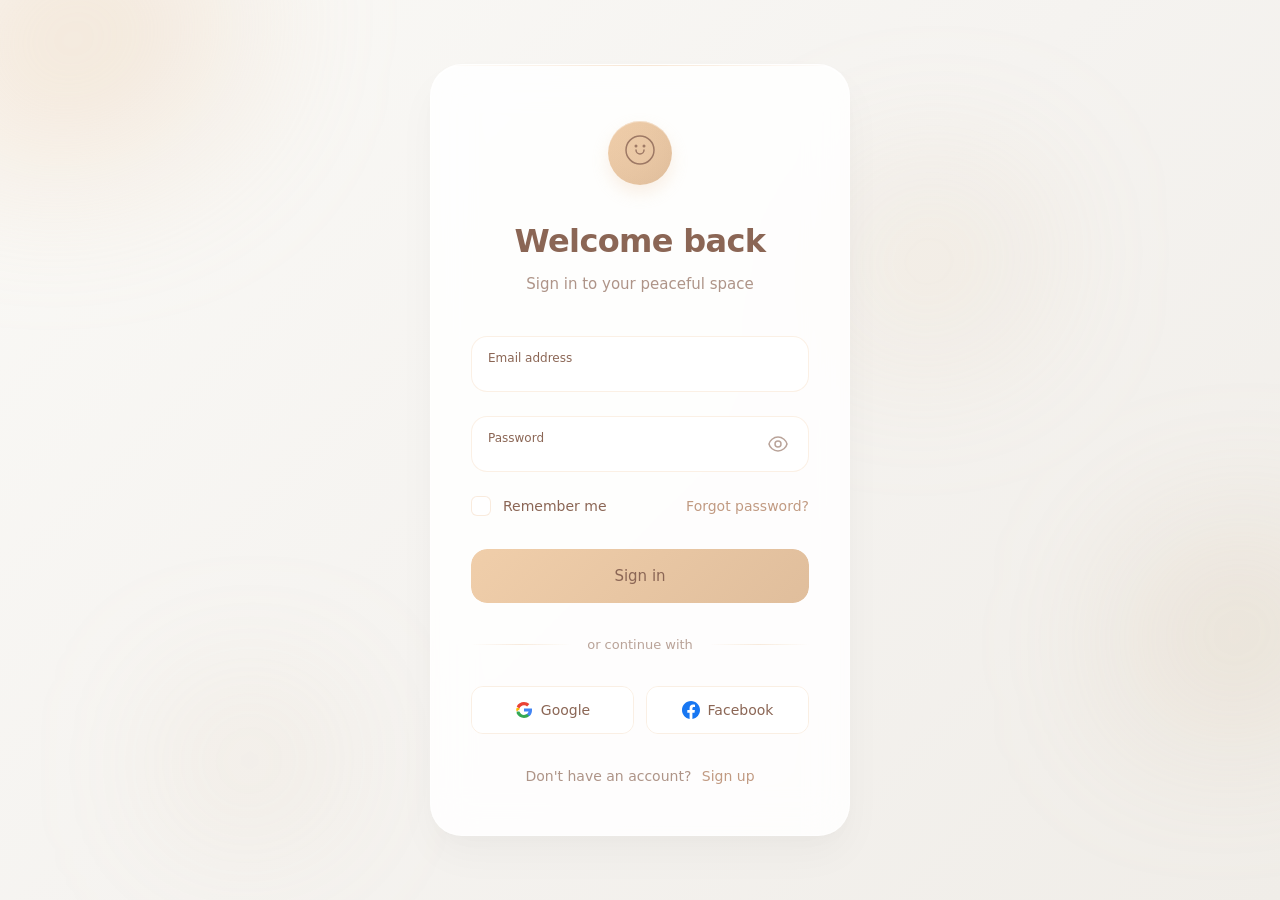
==== login/index.html @ 7a5b1d3c "Update index.html" ====
<!DOCTYPE html>
<html lang="en">
<head>
    <meta charset="UTF-8">
    <meta name="viewport" content="width=device-width, initial-scale=1.0">
    <title>Soft Minimalism Login</title>
    <meta name="description" content="Warm minimalism login form with organic curves and gentle press feedback.">
    <meta name="author" content="Aigars Silkalns / Colorlib">
    <link rel="canonical" href="https://puikinsh.github.io/login-forms/forms/soft-minimalism/">
    <link rel="icon" type="image/svg+xml" href="data:image/svg+xml,<svg xmlns='http://www.w3.org/2000/svg' viewBox='0 0 100 100'><circle cx='50' cy='50' r='48' fill='%236366f1'/><text x='50' y='68' font-size='60' text-anchor='middle' fill='white' font-family='system-ui,sans-serif'>L</text></svg>">
    <meta property="og:type" content="website">
    <meta property="og:title" content="Soft Minimalism Login Form">
    <meta property="og:description" content="Warm minimalism login form with organic curves and gentle press feedback.">
    <meta property="og:url" content="https://puikinsh.github.io/login-forms/forms/soft-minimalism/">
    <meta property="og:image" content="https://puikinsh.github.io/login-forms/assets/screenshots/soft-minimalism.png">
    <meta name="twitter:card" content="summary_large_image">
    <meta name="twitter:title" content="Soft Minimalism Login Form">
    <meta name="twitter:description" content="Warm minimalism login form with organic curves and gentle press feedback.">
    <meta name="twitter:image" content="https://puikinsh.github.io/login-forms/assets/screenshots/soft-minimalism.png">
    <link rel="stylesheet" href="style.css">
</head>
<body>
    <div class="soft-background">
        <div class="floating-shapes">
            <div class="soft-blob blob-1"></div>
            <div class="soft-blob blob-2"></div>
            <div class="soft-blob blob-3"></div>
            <div class="soft-blob blob-4"></div>
        </div>
    </div>

    <div class="login-container">
        <div class="soft-card">
            <div class="comfort-header">
                <div class="gentle-logo">
                    <div class="logo-circle">
                        <div class="comfort-icon">
                            <svg width="32" height="32" viewBox="0 0 32 32" fill="none">
                                <path d="M16 2C8.3 2 2 8.3 2 16s6.3 14 14 14 14-6.3 14-14S23.7 2 16 2z" fill="none" stroke="currentColor" stroke-width="1.5"/>
                                <path d="M12 16a4 4 0 108 0" stroke="currentColor" stroke-width="1.5" stroke-linecap="round"/>
                                <circle cx="12" cy="12" r="1.5" fill="currentColor"/>
                                <circle cx="20" cy="12" r="1.5" fill="currentColor"/>
                            </svg>
                        </div>
                        <div class="gentle-glow"></div>
                    </div>
                </div>
                <h1 class="comfort-title">Welcome back</h1>
                <p class="gentle-subtitle">Sign in to your peaceful space</p>
            </div>
            
            <form class="comfort-form" id="loginForm" novalidate>
                <div class="soft-field">
                    <div class="field-container">
                        <input type="email" id="email" name="email" required autocomplete="email">
                        <label for="email">Email address</label>
                        <div class="field-accent"></div>
                    </div>
                    <span class="gentle-error" id="emailError"></span>
                </div>

                <div class="soft-field">
                    <div class="field-container">
                        <input type="password" id="password" name="password" required autocomplete="current-password">
                        <label for="password">Password</label>
                        <button type="button" class="gentle-toggle" id="passwordToggle" aria-label="Toggle password visibility">
                            <div class="toggle-icon">
                                <svg class="eye-open" width="20" height="20" viewBox="0 0 20 20" fill="none">
                                    <path d="M10 3c-4.5 0-8.3 3.8-9 7 .7 3.2 4.5 7 9 7s8.3-3.8 9-7c-.7-3.2-4.5-7-9-7z" stroke="currentColor" stroke-width="1.5" fill="none"/>
                                    <circle cx="10" cy="10" r="3" stroke="currentColor" stroke-width="1.5" fill="none"/>
                                </svg>
                                <svg class="eye-closed" width="20" height="20" viewBox="0 0 20 20" fill="none">
                                    <path d="M3 3l14 14M8.5 8.5a3 3 0 004 4m2.5-2.5C15 10 12.5 7 10 7c-.5 0-1 .1-1.5.3M10 13c-2.5 0-4.5-2-5-3 .3-.6.7-1.2 1.2-1.7" stroke="currentColor" stroke-width="1.5" stroke-linecap="round" stroke-linejoin="round"/>
                                </svg>
                            </div>
                        </button>
                        <div class="field-accent"></div>
                    </div>
                    <span class="gentle-error" id="passwordError"></span>
                </div>

                <div class="comfort-options">
                    <label class="gentle-checkbox">
                        <input type="checkbox" id="remember" name="remember">
                        <span class="checkbox-soft">
                            <div class="check-circle"></div>
                            <svg class="check-mark" width="12" height="10" viewBox="0 0 12 10" fill="none">
                                <path d="M1 5l3 3 7-7" stroke="currentColor" stroke-width="2" stroke-linecap="round" stroke-linejoin="round"/>
                            </svg>
                        </span>
                        <span class="checkbox-text">Remember me</span>
                    </label>
                    <a href="#" class="comfort-link">Forgot password?</a>
                </div>

                <button type="submit" class="comfort-button">
                    <div class="button-background"></div>
                    <span class="button-text">Sign in</span>
                    <div class="button-loader">
                        <div class="gentle-spinner">
                            <div class="spinner-circle"></div>
                        </div>
                    </div>
                    <div class="button-glow"></div>
                </button>
            </form>

            <div class="gentle-divider">
                <div class="divider-line"></div>
                <span class="divider-text">or continue with</span>
                <div class="divider-line"></div>
            </div>

            <div class="comfort-social">
                <button type="button" class="social-soft">
                    <div class="social-background"></div>
                    <svg width="18" height="18" viewBox="0 0 18 18" fill="none">
                        <path d="M9 7.4v3.2h4.6c-.2 1-.8 1.8-1.6 2.4v2h2.6c1.5-1.4 2.4-3.4 2.4-5.8 0-.6 0-1.1-.1-1.6H9z" fill="#4285F4"/>
                        <path d="M9 17c2.2 0 4-0.7 5.4-1.9l-2.6-2c-.7.5-1.6.8-2.8.8-2.1 0-3.9-1.4-4.6-3.4H1.7v2.1C3.1 15.2 5.8 17 9 17z" fill="#34A853"/>
                        <path d="M4.4 10.5c-.2-.5-.2-1.1 0-1.6V6.8H1.7c-.6 1.2-.6 2.6 0 3.8l2.7-2.1z" fill="#FBBC04"/>
                        <path d="M9 4.2c1.2 0 2.3.4 3.1 1.2l2.3-2.3C12.9 1.8 11.1 1 9 1 5.8 1 3.1 2.8 1.7 5.4l2.7 2.1C5.1 5.6 6.9 4.2 9 4.2z" fill="#EA4335"/>
                    </svg>
                    <span>Google</span>
                    <div class="social-glow"></div>
                </button>
                
                <button type="button" class="social-soft">
                    <div class="social-background"></div>
                    <svg width="18" height="18" viewBox="0 0 18 18" fill="#1877F2">
                        <path d="M18 9C18 4.03 13.97 0 9 0S0 4.03 0 9c0 4.49 3.29 8.21 7.59 9v-6.37H5.31V9h2.28V7.02c0-2.25 1.34-3.49 3.39-3.49.98 0 2.01.18 2.01.18v2.21h-1.13c-1.11 0-1.46.69-1.46 1.4V9h2.49l-.4 2.63H10.4V18C14.71 17.21 18 13.49 18 9z"/>
                    </svg>
                    <span>Facebook</span>
                    <div class="social-glow"></div>
                </button>
            </div>

            <div class="comfort-signup">
                <span class="signup-text">Don't have an account?</span>
                <a href="#" class="comfort-link signup-link">Sign up</a>
            </div>

            <div class="gentle-success" id="successMessage">
                <div class="success-bloom">
                    <div class="bloom-rings">
                        <div class="bloom-ring ring-1"></div>
                        <div class="bloom-ring ring-2"></div>
                        <div class="bloom-ring ring-3"></div>
                    </div>
                    <div class="success-icon">
                        <svg width="28" height="28" viewBox="0 0 28 28" fill="none">
                            <path d="M8 14l5 5 11-11" stroke="currentColor" stroke-width="2.5" stroke-linecap="round" stroke-linejoin="round"/>
                        </svg>
                    </div>
                </div>
                <h3 class="success-title">Welcome!</h3>
                <p class="success-desc">Taking you to your dashboard...</p>
            </div>
        </div>
    </div>

    <script src="../../shared/js/form-utils.js"></script>
    <script src="script.js"></script>
    <script src="login/js/welcome.js"></script>
</body>
</html>
---- login/style.css ----
/* Soft Minimalism Login Form - Complete & Self-Contained */

* {
    margin: 0;
    padding: 0;
    box-sizing: border-box;
}

body {
    font-family: -apple-system, BlinkMacSystemFont, 'Segoe UI', Roboto, 'Inter', system-ui, sans-serif;
    background: linear-gradient(135deg, #faf9f6 0%, #f5f3f0 50%, #f0ede8 100%);
    min-height: 100vh;
    display: flex;
    align-items: center;
    justify-content: center;
    padding: 20px;
    line-height: 1.5;
    position: relative;
    overflow: hidden;
}

/* Soft Background */
.soft-background {
    position: fixed;
    top: 0;
    left: 0;
    width: 100%;
    height: 100%;
    z-index: 0;
    pointer-events: none;
}

.floating-shapes {
    position: absolute;
    width: 100%;
    height: 100%;
}

.soft-blob {
    position: absolute;
    border-radius: 50% 40% 60% 30%;
    background: linear-gradient(45deg, rgba(240, 206, 170, 0.4), rgba(224, 190, 156, 0.3));
    animation: softFloat 12s ease-in-out infinite;
    filter: blur(80px);
}

.blob-1 {
    width: 300px;
    height: 250px;
    top: -10%;
    left: -5%;
    animation-delay: 0s;
}

.blob-2 {
    width: 200px;
    height: 180px;
    top: 60%;
    right: -5%;
    animation-delay: -4s;
    background: linear-gradient(45deg, rgba(210, 180, 140, 0.3), rgba(195, 165, 125, 0.2));
}

.blob-3 {
    width: 180px;
    height: 160px;
    top: 20%;
    right: 20%;
    animation-delay: -8s;
    background: linear-gradient(45deg, rgba(230, 200, 160, 0.25), rgba(215, 185, 145, 0.2));
}

.blob-4 {
    width: 120px;
    height: 100px;
    bottom: 10%;
    left: 15%;
    animation-delay: -6s;
    background: linear-gradient(45deg, rgba(220, 190, 150, 0.3), rgba(205, 175, 135, 0.25));
}

@keyframes softFloat {
    0%, 100% {
        transform: translate(0, 0) rotate(0deg) scale(1);
        border-radius: 50% 40% 60% 30%;
    }
    25% {
        transform: translate(30px, -20px) rotate(90deg) scale(1.1);
        border-radius: 40% 60% 30% 50%;
    }
    50% {
        transform: translate(-20px, -30px) rotate(180deg) scale(0.9);
        border-radius: 60% 30% 50% 40%;
    }
    75% {
        transform: translate(-30px, 20px) rotate(270deg) scale(1.05);
        border-radius: 30% 50% 40% 60%;
    }
}

.login-container {
    width: 100%;
    max-width: 420px;
    position: relative;
    z-index: 1;
}

.soft-card {
    background: rgba(255, 255, 255, 0.85);
    -webkit-backdrop-filter: blur(20px);
    backdrop-filter: blur(20px);
    border-radius: 32px;
    padding: 48px 40px;
    box-shadow: 
        0 20px 40px rgba(0, 0, 0, 0.03),
        0 8px 24px rgba(0, 0, 0, 0.02),
        inset 0 1px 0 rgba(255, 255, 255, 0.8);
    border: 1px solid rgba(255, 255, 255, 0.4);
    position: relative;
    overflow: hidden;
}

.soft-card::before {
    content: '';
    position: absolute;
    top: 0;
    left: 0;
    right: 0;
    height: 1px;
    background: linear-gradient(90deg, transparent, rgba(240, 206, 170, 0.5), transparent);
}

.comfort-header {
    text-align: center;
    margin-bottom: 40px;
}

.gentle-logo {
    position: relative;
    width: 80px;
    height: 80px;
    margin: 0 auto 24px;
    display: flex;
    align-items: center;
    justify-content: center;
}

.logo-circle {
    position: relative;
    width: 64px;
    height: 64px;
    background: linear-gradient(135deg, #f0ceaa, #e0be9c);
    border-radius: 50%;
    display: flex;
    align-items: center;
    justify-content: center;
    box-shadow: 
        0 8px 16px rgba(240, 206, 170, 0.3),
        inset 0 1px 0 rgba(255, 255, 255, 0.4);
    animation: gentleBreathe 4s ease-in-out infinite;
}

@keyframes gentleBreathe {
    0%, 100% {
        transform: scale(1);
        box-shadow: 0 8px 16px rgba(240, 206, 170, 0.3), inset 0 1px 0 rgba(255, 255, 255, 0.4);
    }
    50% {
        transform: scale(1.05);
        box-shadow: 0 12px 20px rgba(240, 206, 170, 0.4), inset 0 1px 0 rgba(255, 255, 255, 0.6);
    }
}

.comfort-icon {
    color: rgba(139, 102, 85, 0.8);
    position: relative;
    z-index: 2;
}

.gentle-glow {
    position: absolute;
    top: 0;
    left: 0;
    width: 100%;
    height: 100%;
    background: radial-gradient(circle, rgba(240, 206, 170, 0.3) 0%, transparent 70%);
    border-radius: 50%;
    animation: glowPulse 3s ease-in-out infinite;
}

@keyframes glowPulse {
    0%, 100% { opacity: 0.6; transform: scale(1); }
    50% { opacity: 0.8; transform: scale(1.1); }
}

.comfort-title {
    color: #8b6655;
    font-size: 2rem;
    font-weight: 600;
    margin-bottom: 8px;
    letter-spacing: -0.02em;
}

.gentle-subtitle {
    color: rgba(139, 102, 85, 0.7);
    font-size: 15px;
    font-weight: 400;
}

/* Soft Form Fields */
.soft-field {
    position: relative;
    margin-bottom: 24px;
}

.field-container {
    position: relative;
    background: rgba(255, 255, 255, 0.7);
    border: 1.5px solid rgba(240, 206, 170, 0.3);
    border-radius: 16px;
    overflow: hidden;
    transition: all 0.3s ease;
}

.field-container:focus-within {
    border-color: #f0ceaa;
    box-shadow: 0 0 0 3px rgba(240, 206, 170, 0.1);
    background: rgba(255, 255, 255, 0.9);
}

.soft-field input {
    width: 100%;
    background: transparent;
    border: none;
    padding: 18px 16px;
    color: #8b6655;
    font-size: 15px;
    font-weight: 400;
    outline: none;
    position: relative;
    z-index: 2;
    font-family: inherit;
}

.soft-field input::placeholder {
    color: transparent;
}

.soft-field label {
    position: absolute;
    left: 16px;
    top: 50%;
    transform: translateY(-50%);
    color: rgba(139, 102, 85, 0.6);
    font-size: 15px;
    font-weight: 400;
    pointer-events: none;
    transition: all 0.3s ease;
    z-index: 3;
}

.soft-field input:focus + label,
.soft-field input:not(:placeholder-shown) + label {
    top: 12px;
    font-size: 12px;
    color: #8b6655;
    transform: translateY(0);
    font-weight: 500;
}

.field-accent {
    position: absolute;
    bottom: 0;
    left: 0;
    width: 0;
    height: 2px;
    background: linear-gradient(90deg, #f0ceaa, #e0be9c);
    transition: width 0.3s ease;
    border-radius: 2px;
}

.field-container:focus-within .field-accent {
    width: 100%;
}

/* Password Toggle */
.soft-field:has(.gentle-toggle) input {
    padding-right: 56px;
}

.gentle-toggle {
    position: absolute;
    right: 12px;
    top: 50%;
    transform: translateY(-50%);
    background: none;
    border: none;
    cursor: pointer;
    z-index: 4;
    padding: 8px;
    border-radius: 12px;
    transition: all 0.2s ease;
}

.toggle-icon {
    width: 20px;
    height: 20px;
    color: rgba(139, 102, 85, 0.6);
    transition: color 0.2s ease;
}

.gentle-toggle:hover {
    background: rgba(240, 206, 170, 0.1);
}

.gentle-toggle:hover .toggle-icon {
    color: #8b6655;
}

.eye-closed {
    display: none;
}

.gentle-toggle.toggle-active .eye-open {
    display: none;
}

.gentle-toggle.toggle-active .eye-closed {
    display: block;
}

/* Comfort Options */
.comfort-options {
    display: flex;
    justify-content: space-between;
    align-items: center;
    margin-bottom: 32px;
    flex-wrap: wrap;
    gap: 16px;
}

.gentle-checkbox {
    display: flex;
    align-items: center;
    cursor: pointer;
    font-size: 14px;
    color: #8b6655;
    font-weight: 400;
}

.gentle-checkbox input[type="checkbox"] {
    display: none;
}

.checkbox-soft {
    width: 20px;
    height: 20px;
    margin-right: 12px;
    position: relative;
    display: flex;
    align-items: center;
    justify-content: center;
}

.check-circle {
    width: 100%;
    height: 100%;
    border: 1.5px solid rgba(240, 206, 170, 0.4);
    border-radius: 6px;
    background: rgba(255, 255, 255, 0.8);
    transition: all 0.3s ease;
    position: absolute;
}

.check-mark {
    color: transparent;
    transition: color 0.3s ease;
    position: relative;
    z-index: 1;
}

.gentle-checkbox input[type="checkbox"]:checked + .checkbox-soft .check-circle {
    background: linear-gradient(135deg, #f0ceaa, #e0be9c);
    border-color: #f0ceaa;
    box-shadow: 0 2px 4px rgba(240, 206, 170, 0.3);
}

.gentle-checkbox input[type="checkbox"]:checked + .checkbox-soft .check-mark {
    color: #8b6655;
}

.comfort-link {
    color: #c19a82;
    text-decoration: none;
    font-size: 14px;
    font-weight: 500;
    transition: all 0.2s ease;
    position: relative;
}

.comfort-link::after {
    content: '';
    position: absolute;
    bottom: -2px;
    left: 0;
    width: 0;
    height: 1px;
    background: #c19a82;
    transition: width 0.3s ease;
}

.comfort-link:hover::after {
    width: 100%;
}

.comfort-link:hover {
    color: #8b6655;
}

/* Comfort Button */
.comfort-button {
    width: 100%;
    background: transparent;
    color: #8b6655;
    border: none;
    border-radius: 16px;
    padding: 0;
    cursor: pointer;
    font-family: inherit;
    font-size: 15px;
    font-weight: 500;
    position: relative;
    margin-bottom: 32px;
    overflow: hidden;
    min-height: 54px;
    display: flex;
    align-items: center;
    justify-content: center;
    transition: all 0.3s ease;
}

.button-background {
    position: absolute;
    top: 0;
    left: 0;
    right: 0;
    bottom: 0;
    background: linear-gradient(135deg, #f0ceaa 0%, #e0be9c 100%);
    transition: all 0.3s ease;
    border-radius: 16px;
}

.comfort-button:hover {
    transform: translateY(-1px);
}

.comfort-button:hover .button-background {
    background: linear-gradient(135deg, #ebc49a 0%, #dbb88c 100%);
    box-shadow: 0 8px 16px rgba(240, 206, 170, 0.4);
}

.comfort-button:active {
    transform: translateY(0);
}

.button-text {
    position: relative;
    z-index: 2;
    transition: opacity 0.3s ease;
}

.button-loader {
    position: absolute;
    z-index: 2;
    opacity: 0;
    transition: opacity 0.3s ease;
}

.gentle-spinner {
    width: 20px;
    height: 20px;
    position: relative;
}

.spinner-circle {
    width: 100%;
    height: 100%;
    border: 2px solid rgba(139, 102, 85, 0.2);
    border-top: 2px solid #8b6655;
    border-radius: 50%;
    animation: gentleSpin 1s linear infinite;
}

@keyframes gentleSpin {
    0% { transform: rotate(0deg); }
    100% { transform: rotate(360deg); }
}

.comfort-button.loading .button-text {
    opacity: 0;
}

.comfort-button.loading .button-loader {
    opacity: 1;
}

.button-glow {
    position: absolute;
    top: -2px;
    left: -2px;
    right: -2px;
    bottom: -2px;
    background: linear-gradient(135deg, #f0ceaa, #e0be9c);
    border-radius: 18px;
    opacity: 0;
    filter: blur(8px);
    transition: opacity 0.3s ease;
    z-index: -1;
}

.comfort-button:hover .button-glow {
    opacity: 0.4;
}

/* Gentle Divider */
.gentle-divider {
    display: flex;
    align-items: center;
    margin: 32px 0;
    gap: 16px;
}

.divider-line {
    flex: 1;
    height: 1px;
    background: linear-gradient(90deg, transparent, rgba(240, 206, 170, 0.4), transparent);
}

.divider-text {
    color: rgba(139, 102, 85, 0.6);
    font-size: 13px;
    font-weight: 400;
}

/* Comfort Social */
.comfort-social {
    display: flex;
    gap: 12px;
    margin-bottom: 32px;
}

.social-soft {
    flex: 1;
    background: transparent;
    color: #8b6655;
    border: 1.5px solid rgba(240, 206, 170, 0.3);
    border-radius: 12px;
    padding: 0;
    cursor: pointer;
    font-family: inherit;
    font-size: 14px;
    font-weight: 400;
    display: flex;
    align-items: center;
    justify-content: center;
    gap: 8px;
    transition: all 0.3s ease;
    min-height: 48px;
    position: relative;
    overflow: hidden;
}

.social-background {
    position: absolute;
    top: 0;
    left: 0;
    right: 0;
    bottom: 0;
    background: rgba(255, 255, 255, 0.7);
    transition: all 0.3s ease;
}

.social-soft:hover {
    border-color: #f0ceaa;
    transform: translateY(-1px);
}

.social-soft:hover .social-background {
    background: rgba(240, 206, 170, 0.1);
}

.social-soft span,
.social-soft svg {
    position: relative;
    z-index: 2;
}

.social-glow {
    position: absolute;
    top: -1px;
    left: -1px;
    right: -1px;
    bottom: -1px;
    background: rgba(240, 206, 170, 0.3);
    border-radius: 13px;
    opacity: 0;
    filter: blur(6px);
    transition: opacity 0.3s ease;
    z-index: 0;
}

.social-soft:hover .social-glow {
    opacity: 1;
}

/* Comfort Signup */
.comfort-signup {
    text-align: center;
    font-size: 14px;
    color: rgba(139, 102, 85, 0.7);
}

.signup-text {
    margin-right: 6px;
}

.signup-link {
    font-weight: 500;
}

/* Gentle Error */
.gentle-error {
    color: #d97757;
    font-size: 13px;
    font-weight: 400;
    margin-top: 6px;
    opacity: 0;
    transform: translateY(-4px);
    transition: all 0.3s ease;
    position: relative;
    z-index: 5;
}

.gentle-error.show {
    opacity: 1;
    transform: translateY(0);
}

.soft-field.error .field-container {
    border-color: #d97757;
    background: rgba(217, 119, 87, 0.05);
}

.soft-field.error label {
    color: #d97757;
}

/* Gentle Success */
.gentle-success {
    display: none;
    text-align: center;
    padding: 40px 20px;
    opacity: 0;
    transform: translateY(20px);
    transition: all 0.4s ease;
}

.gentle-success.show {
    display: block;
    opacity: 1;
    transform: translateY(0);
}

.success-bloom {
    position: relative;
    width: 100px;
    height: 100px;
    margin: 0 auto 24px;
    display: flex;
    align-items: center;
    justify-content: center;
}

.bloom-rings {
    position: absolute;
    top: 0;
    left: 0;
    width: 100%;
    height: 100%;
}

.bloom-ring {
    position: absolute;
    border: 2px solid #f0ceaa;
    border-radius: 50%;
    animation: bloomExpand 1.2s ease-out forwards;
    opacity: 0;
}

.ring-1 {
    width: 60px;
    height: 60px;
    top: 20px;
    left: 20px;
    animation-delay: 0s;
}

.ring-2 {
    width: 80px;
    height: 80px;
    top: 10px;
    left: 10px;
    animation-delay: 0.2s;
}

.ring-3 {
    width: 100px;
    height: 100px;
    top: 0;
    left: 0;
    animation-delay: 0.4s;
}

@keyframes bloomExpand {
    0% { opacity: 0; transform: scale(0); }
    50% { opacity: 1; transform: scale(1.1); }
    100% { opacity: 0.6; transform: scale(1); }
}

.success-icon {
    position: relative;
    z-index: 2;
    color: #8b6655;
    animation: iconBloom 0.6s ease-out 0.6s forwards;
    opacity: 0;
}

@keyframes iconBloom {
    0% { opacity: 0; transform: scale(0); }
    100% { opacity: 1; transform: scale(1); }
}

.success-title {
    color: #8b6655;
    font-size: 1.25rem;
    font-weight: 600;
    margin-bottom: 8px;
    letter-spacing: -0.01em;
}

.success-desc {
    color: rgba(139, 102, 85, 0.7);
    font-size: 14px;
    font-weight: 400;
}

/* Mobile Responsive */
@media (max-width: 480px) {
    body {
        padding: 16px;
    }
    
    .soft-card {
        padding: 36px 28px;
        border-radius: 24px;
    }
    
    .comfort-title {
        font-size: 1.75rem;
    }
    
    .gentle-logo {
        width: 64px;
        height: 64px;
    }
    
    .logo-circle {
        width: 52px;
        height: 52px;
    }
    
    .comfort-options {
        flex-direction: column;
        align-items: flex-start;
        gap: 16px;
    }
    
    .comfort-social {
        flex-direction: column;
    }
    
    .floating-shapes {
        opacity: 0.5;
    }
    
    .soft-blob {
        filter: blur(60px);
    }
}
/* === Accessibility: keyboard focus indicators === */
/* Restores visible focus rings for keyboard users without affecting mouse interaction. */
:focus-visible {
    outline: 2px solid currentColor;
    outline-offset: 2px;
    border-radius: 4px;
}

/* Reduced motion: respect user preference. Animations defined per form will tone down. */
@media (prefers-reduced-motion: reduce) {
    *, *::before, *::after {
        animation-duration: 0.01ms !important;
        animation-iteration-count: 1 !important;
        transition-duration: 0.01ms !important;
        scroll-behavior: auto !important;
    }
}
#message{
    background:#ff4e4e;
    color: white;
    text-align: center;
    margin-top: 20px;
}
#alertBox{
    position: fixed;
    top: 20px;
    left: 50%;
    transform: translateX(-50%);
    z-index:999;
}
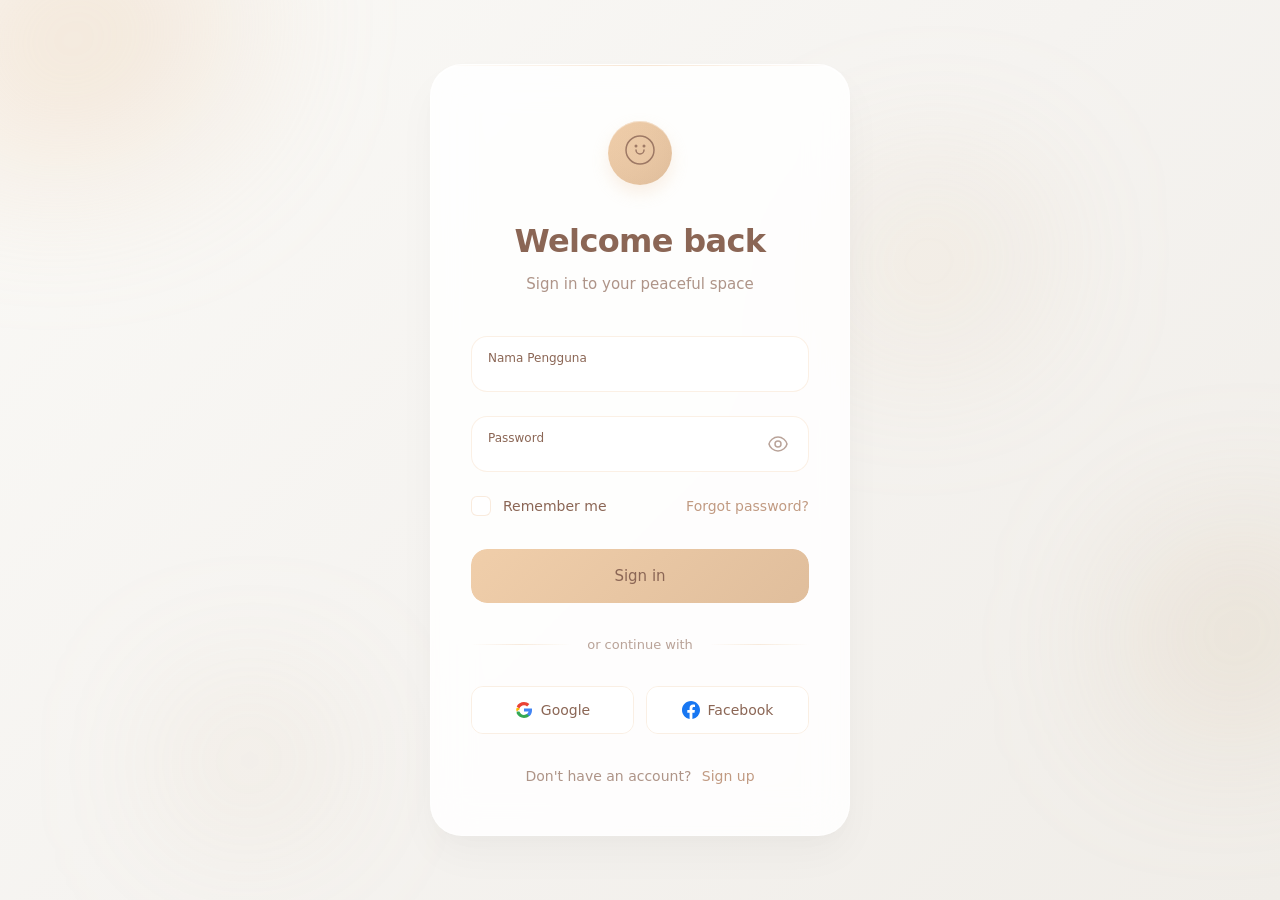
==== commit 03781d7c: "Update index.html" ====
--- a/login/index.html
+++ b/login/index.html
@@ -28,7 +28,7 @@
             <div class="soft-blob blob-4"></div>
         </div>
     </div>
-
+    
     <div class="login-container">
         <div class="soft-card">
             <div class="comfort-header">
@@ -53,7 +53,7 @@
                 <div class="soft-field">
                     <div class="field-container">
                         <input type="email" id="email" name="email" required autocomplete="email">
-                        <label for="email">Email address</label>
+                        <label for="email">Nama Pengguna</label>
                         <div class="field-accent"></div>
                     </div>
                     <span class="gentle-error" id="emailError"></span>
@@ -157,9 +157,6 @@
             </div>
         </div>
     </div>
-
-    <script src="../../shared/js/form-utils.js"></script>
-    <script src="script.js"></script>
-    <script src="login/js/welcome.js"></script>
+<script src="js/login.js"></script>
 </body>
 </html>
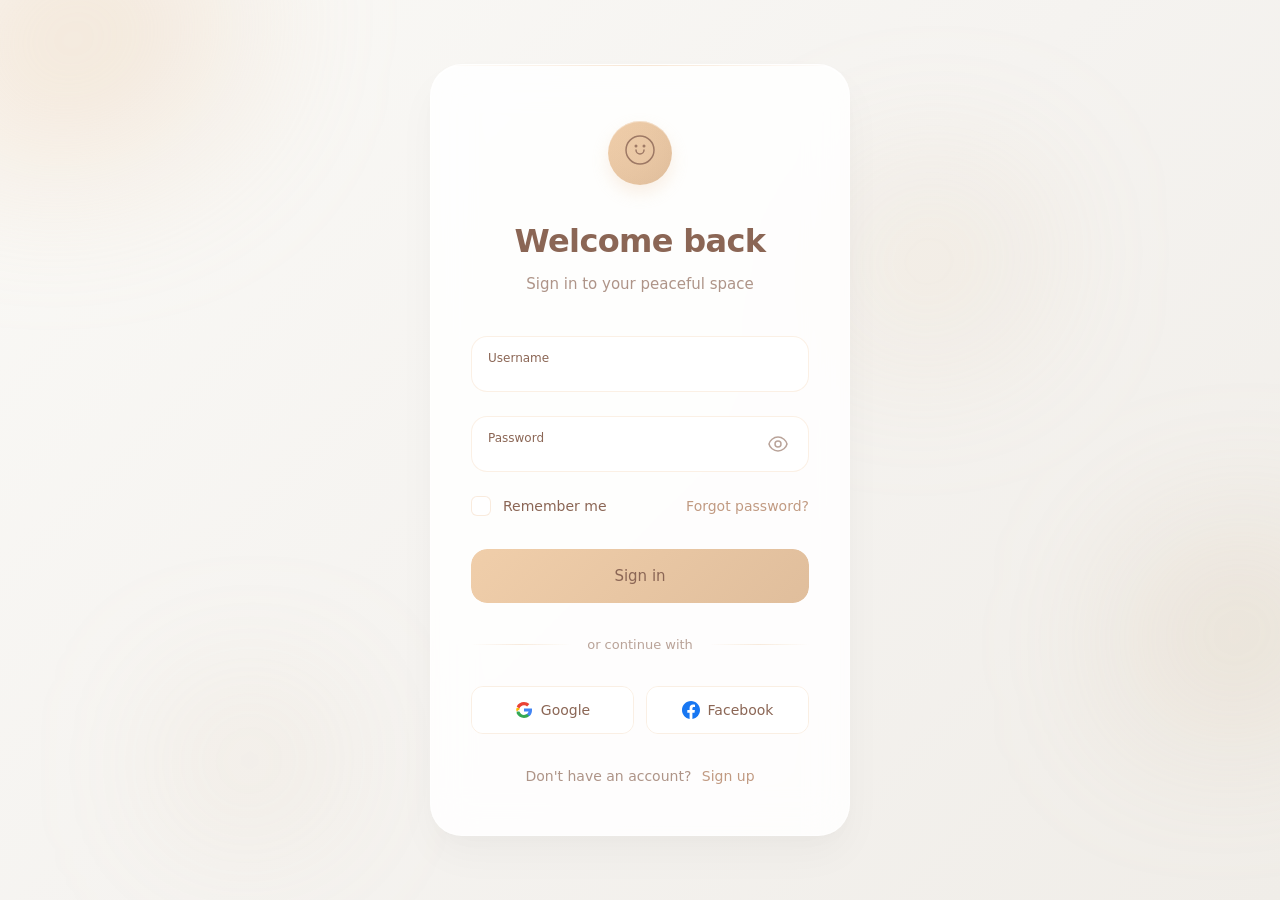
==== commit 267e4840: "Update index.html" ====
--- a/login/index.html
+++ b/login/index.html
@@ -53,7 +53,7 @@
                 <div class="soft-field">
                     <div class="field-container">
                         <input type="email" id="email" name="email" required autocomplete="email">
-                        <label for="email">Nama Pengguna</label>
+                        <label for="email">Username</label>
                         <div class="field-accent"></div>
                     </div>
                     <span class="gentle-error" id="emailError"></span>
